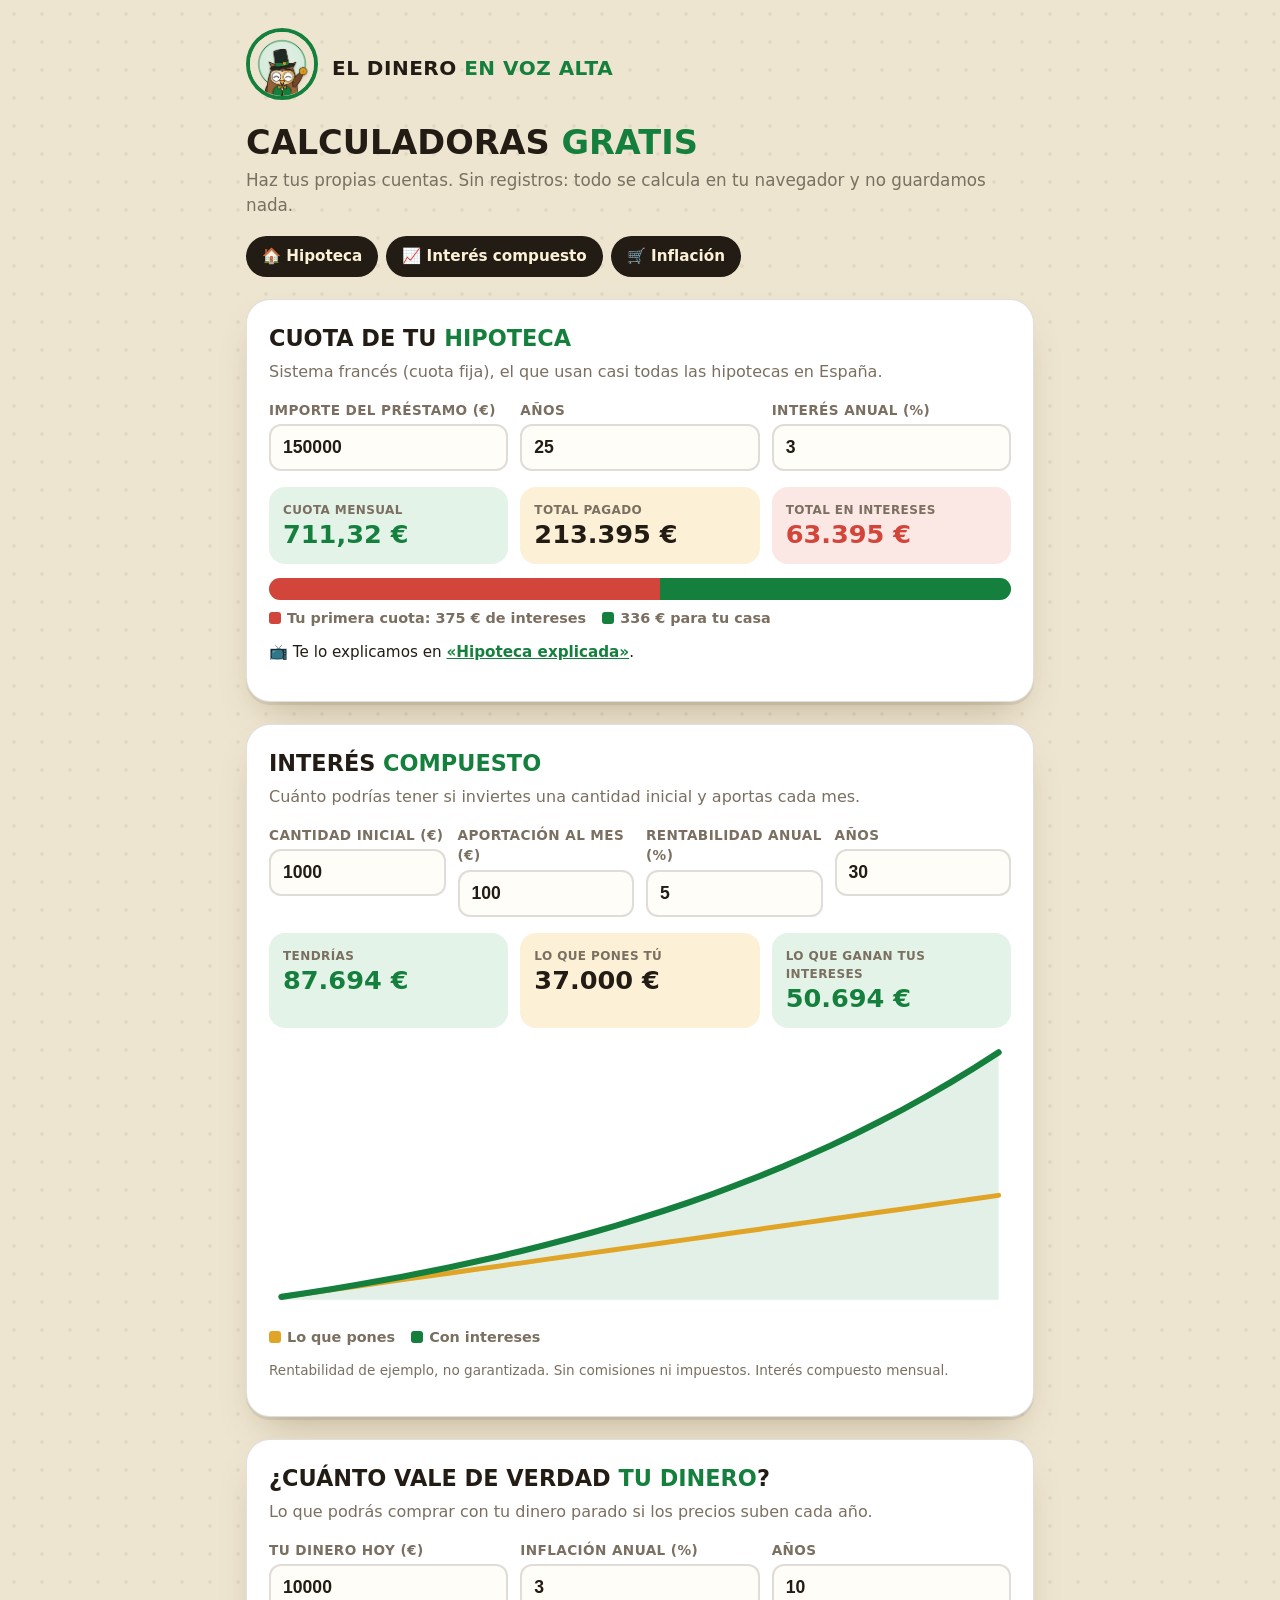
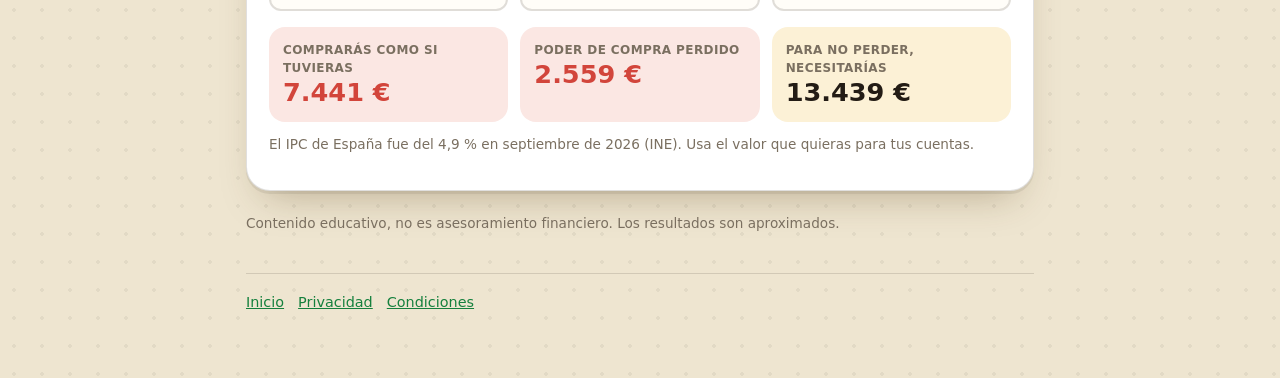
==== calculadoras.html @ a8ebd732 "Calculadoras gratis: hipoteca, interés compuesto e inflación Co-Authored-By: Claude Opus 5.5 <norepl" ====
<!doctype html>
<html lang="es">
<head>
<meta charset="utf-8">
<meta name="viewport" content="width=device-width,initial-scale=1">
<link rel="icon" href="buho.png">
<title>Calculadoras gratis · El Dinero en Voz Alta</title>
<meta name="description" content="Calculadoras gratis de finanzas personales: cuota de hipoteca, interés compuesto e inflación. Sin registros, todo se calcula en tu navegador.">
<style>
:root{--bg:#EEE5D0;--card:#fff;--ink:#231C15;--muted:#7A6F60;--green:#15803D;--greenSoft:#E4F3E8;--red:#D2453B;--redSoft:#FBE7E3;--gold:#E0A526;--goldDark:#B07F12;--goldSoft:#FCF1D6;--line:rgba(35,28,21,.14)}
*{box-sizing:border-box}
body{margin:0;background:var(--bg);background-image:radial-gradient(rgba(35,28,21,.06) 2px,transparent 2px);background-size:28px 28px;color:var(--ink);font-family:system-ui,-apple-system,"Segoe UI",Roboto,sans-serif;line-height:1.5}
.wrap{max-width:820px;margin:0 auto;padding:28px 16px 64px}
header{display:flex;align-items:center;gap:14px;margin-bottom:8px}
header img{width:72px;height:72px;border-radius:50%;border:4px solid var(--green);background:#fff}
header .name{font-weight:900;font-size:1.25rem;text-transform:uppercase;letter-spacing:.5px}
header .name span{color:var(--green)}
h1{font-size:2.1rem;line-height:1.1;margin:18px 0 6px;text-transform:uppercase}
h1 span{color:var(--green)}
.lead{color:var(--muted);font-size:1.05rem;margin:0 0 18px}
nav.tabs{display:flex;flex-wrap:wrap;gap:8px;margin:18px 0}
nav.tabs a{padding:9px 16px;border-radius:999px;background:var(--ink);color:var(--goldSoft);text-decoration:none;font-weight:800;font-size:.95rem}
section.calc{background:var(--card);border:1px solid var(--line);border-radius:24px;padding:22px;margin:22px 0;box-shadow:0 3px 0 rgba(35,28,21,.08),0 20px 40px -18px rgba(80,55,15,.35)}
section.calc h2{margin:0 0 4px;font-size:1.4rem;text-transform:uppercase}
section.calc h2 span{color:var(--green)}
.sub{color:var(--muted);margin:0 0 16px}
.grid{display:grid;grid-template-columns:repeat(auto-fit,minmax(170px,1fr));gap:12px}
label{display:block;font-weight:800;font-size:.85rem;text-transform:uppercase;letter-spacing:.4px;color:var(--muted)}
input{width:100%;margin-top:4px;padding:11px 12px;border-radius:12px;border:2px solid var(--line);font-size:1.1rem;font-weight:700;color:var(--ink);background:#FFFDF8}
input:focus{outline:none;border-color:var(--green)}
.results{display:grid;grid-template-columns:repeat(auto-fit,minmax(170px,1fr));gap:12px;margin-top:16px}
.res{border-radius:16px;padding:14px;background:var(--goldSoft)}
.res.green{background:var(--greenSoft)}.res.red{background:var(--redSoft)}
.res small{display:block;font-weight:800;text-transform:uppercase;font-size:.75rem;color:var(--muted);letter-spacing:.4px}
.res b{display:block;font-size:1.6rem;line-height:1.2}
.res.green b{color:var(--green)}.res.red b{color:var(--red)}
.bar{display:flex;height:22px;border-radius:999px;overflow:hidden;margin-top:14px;background:#EFE7D6}
.bar div{height:100%}
.legend{display:flex;gap:16px;flex-wrap:wrap;font-size:.9rem;margin-top:8px;color:var(--muted);font-weight:700}
.legend i{display:inline-block;width:12px;height:12px;border-radius:3px;margin-right:6px;vertical-align:-1px}
svg.chart{width:100%;height:auto;margin-top:12px}
.note{font-size:.85rem;color:var(--muted);margin-top:12px}
.video{margin-top:12px;font-size:.95rem}
.video a{color:var(--green);font-weight:800}
footer{margin-top:40px;padding-top:18px;border-top:1px solid var(--line);color:var(--muted);font-size:.9rem}
footer a{color:var(--green);margin-right:14px}
</style>
</head>
<body>
<div class="wrap">
<header><a href="index.html"><img src="buho.png" alt="El búho de El Dinero en Voz Alta"></a><div class="name">El Dinero <span>en Voz Alta</span></div></header>
<h1>Calculadoras <span>gratis</span></h1>
<p class="lead">Haz tus propias cuentas. Sin registros: todo se calcula en tu navegador y no guardamos nada.</p>
<nav class="tabs"><a href="#hipoteca">🏠 Hipoteca</a><a href="#compuesto">📈 Interés compuesto</a><a href="#inflacion">🛒 Inflación</a></nav>

<section class="calc" id="hipoteca">
  <h2>Cuota de tu <span>hipoteca</span></h2>
  <p class="sub">Sistema francés (cuota fija), el que usan casi todas las hipotecas en España.</p>
  <div class="grid">
    <label>Importe del préstamo (€)<input id="h-imp" type="number" value="150000" min="0" step="1000"></label>
    <label>Años<input id="h-anos" type="number" value="25" min="1" max="40"></label>
    <label>Interés anual (%)<input id="h-tin" type="number" value="3" min="0" step="0.05"></label>
  </div>
  <div class="results">
    <div class="res green"><small>Cuota mensual</small><b id="h-cuota">—</b></div>
    <div class="res"><small>Total pagado</small><b id="h-total">—</b></div>
    <div class="res red"><small>Total en intereses</small><b id="h-int">—</b></div>
  </div>
  <div class="bar"><div id="h-bar-i" style="background:var(--red)"></div><div id="h-bar-c" style="background:var(--green)"></div></div>
  <div class="legend"><span><i style="background:var(--red)"></i>Tu primera cuota: <b id="h-p-i">—</b> de intereses</span><span><i style="background:var(--green)"></i><b id="h-p-c">—</b> para tu casa</span></div>
  <p class="video">📺 Te lo explicamos en <a href="https://www.instagram.com/eldineroenvozalta">«Hipoteca explicada»</a>.</p>
</section>

<section class="calc" id="compuesto">
  <h2>Interés <span>compuesto</span></h2>
  <p class="sub">Cuánto podrías tener si inviertes una cantidad inicial y aportas cada mes.</p>
  <div class="grid">
    <label>Cantidad inicial (€)<input id="c-ini" type="number" value="1000" min="0" step="100"></label>
    <label>Aportación al mes (€)<input id="c-mes" type="number" value="100" min="0" step="10"></label>
    <label>Rentabilidad anual (%)<input id="c-r" type="number" value="5" step="0.5"></label>
    <label>Años<input id="c-anos" type="number" value="30" min="1" max="60"></label>
  </div>
  <div class="results">
    <div class="res green"><small>Tendrías</small><b id="c-final">—</b></div>
    <div class="res"><small>Lo que pones tú</small><b id="c-puesto">—</b></div>
    <div class="res green"><small>Lo que ganan tus intereses</small><b id="c-gan">—</b></div>
  </div>
  <svg class="chart" id="c-chart" viewBox="0 0 600 220" role="img" aria-label="Evolución de tu dinero"></svg>
  <div class="legend"><span><i style="background:var(--gold)"></i>Lo que pones</span><span><i style="background:var(--green)"></i>Con intereses</span></div>
  <p class="note">Rentabilidad de ejemplo, no garantizada. Sin comisiones ni impuestos. Interés compuesto mensual.</p>
</section>

<section class="calc" id="inflacion">
  <h2>¿Cuánto vale de verdad <span>tu dinero</span>?</h2>
  <p class="sub">Lo que podrás comprar con tu dinero parado si los precios suben cada año.</p>
  <div class="grid">
    <label>Tu dinero hoy (€)<input id="i-imp" type="number" value="10000" min="0" step="100"></label>
    <label>Inflación anual (%)<input id="i-inf" type="number" value="3" step="0.1"></label>
    <label>Años<input id="i-anos" type="number" value="10" min="1" max="60"></label>
  </div>
  <div class="results">
    <div class="res red"><small>Comprarás como si tuvieras</small><b id="i-real">—</b></div>
    <div class="res red"><small>Poder de compra perdido</small><b id="i-perd">—</b></div>
    <div class="res"><small>Para no perder, necesitarías</small><b id="i-nec">—</b></div>
  </div>
  <p class="note">El IPC de España fue del 4,9 % en septiembre de 2026 (INE). Usa el valor que quieras para tus cuentas.</p>
</section>

<p class="note">Contenido educativo, no es asesoramiento financiero. Los resultados son aproximados.</p>
<footer><a href="index.html">Inicio</a><a href="privacidad.html">Privacidad</a><a href="condiciones.html">Condiciones</a></footer>
</div>
<script>
const $ = (id) => document.getElementById(id);
// Separador de miles siempre (el formato español no lo pone en números de 4 cifras: 7441 → 7.441)
const miles = (n) => String(Math.round(n)).replace(/\B(?=(\d{3})+(?!\d))/g, ".");
const eur = (v) => miles(isFinite(v) ? v : 0) + " €";
const num = (id) => parseFloat(String($(id).value).replace(",", ".")) || 0;

function hipoteca() {
  const P = num("h-imp"), n = Math.round(num("h-anos") * 12), i = num("h-tin") / 100 / 12;
  if (!P || !n) return;
  const c = i ? (P * i) / (1 - Math.pow(1 + i, -n)) : P / n;
  const intereses = c * n - P;
  $("h-cuota").textContent = miles(Math.floor(c)) + "," + String(Math.round((c % 1) * 100)).padStart(2, "0") + " €";
  $("h-total").textContent = eur(c * n);
  $("h-int").textContent = eur(intereses);
  const pi = P * i, pc = c - pi;
  $("h-p-i").textContent = eur(pi);
  $("h-p-c").textContent = eur(pc);
  $("h-bar-i").style.width = (100 * pi) / c + "%";
  $("h-bar-c").style.width = (100 * pc) / c + "%";
}

function compuesto() {
  const ini = num("c-ini"), mes = num("c-mes"), r = num("c-r") / 100 / 12, anos = Math.max(1, Math.round(num("c-anos")));
  let v = ini, puesto = ini;
  const pts = [[0, ini, ini]];
  for (let m = 1; m <= anos * 12; m++) {
    v = v * (1 + r) + mes;
    puesto += mes;
    if (m % 12 === 0) pts.push([m / 12, puesto, v]);
  }
  $("c-final").textContent = eur(v);
  $("c-puesto").textContent = eur(puesto);
  $("c-gan").textContent = eur(v - puesto);
  const W = 600, H = 220, pad = 10, max = Math.max(...pts.map((p) => Math.max(p[1], p[2]))) || 1;
  const X = (a) => pad + (a / anos) * (W - 2 * pad), Y = (val) => H - pad - (val / max) * (H - 2 * pad);
  const line = (k) => pts.map((p, j) => (j ? "L" : "M") + X(p[0]).toFixed(1) + " " + Y(p[k]).toFixed(1)).join(" ");
  $("c-chart").innerHTML =
    `<path d="${line(2)} L${X(anos)} ${H - pad} L${X(0)} ${H - pad} Z" fill="rgba(21,128,61,.12)"/>` +
    `<path d="${line(1)}" fill="none" stroke="#E0A526" stroke-width="4" stroke-linecap="round"/>` +
    `<path d="${line(2)}" fill="none" stroke="#15803D" stroke-width="5" stroke-linecap="round"/>`;
}

function inflacion() {
  const imp = num("i-imp"), inf = num("i-inf") / 100, anos = num("i-anos");
  const real = imp / Math.pow(1 + inf, anos);
  $("i-real").textContent = eur(real);
  $("i-perd").textContent = eur(imp - real);
  $("i-nec").textContent = eur(imp * Math.pow(1 + inf, anos));
}

// Permite enlazar con valores: calculadoras.html?imp=200000&anos=30&tin=3.5#hipoteca
const q = new URLSearchParams(location.search);
for (const [k, v] of q) { const el = $("h-" + k) || $("c-" + k) || $("i-" + k); if (el) el.value = v; }
document.querySelectorAll("input").forEach((el) => el.addEventListener("input", () => { hipoteca(); compuesto(); inflacion(); }));
hipoteca(); compuesto(); inflacion();
</script>
</body>
</html>
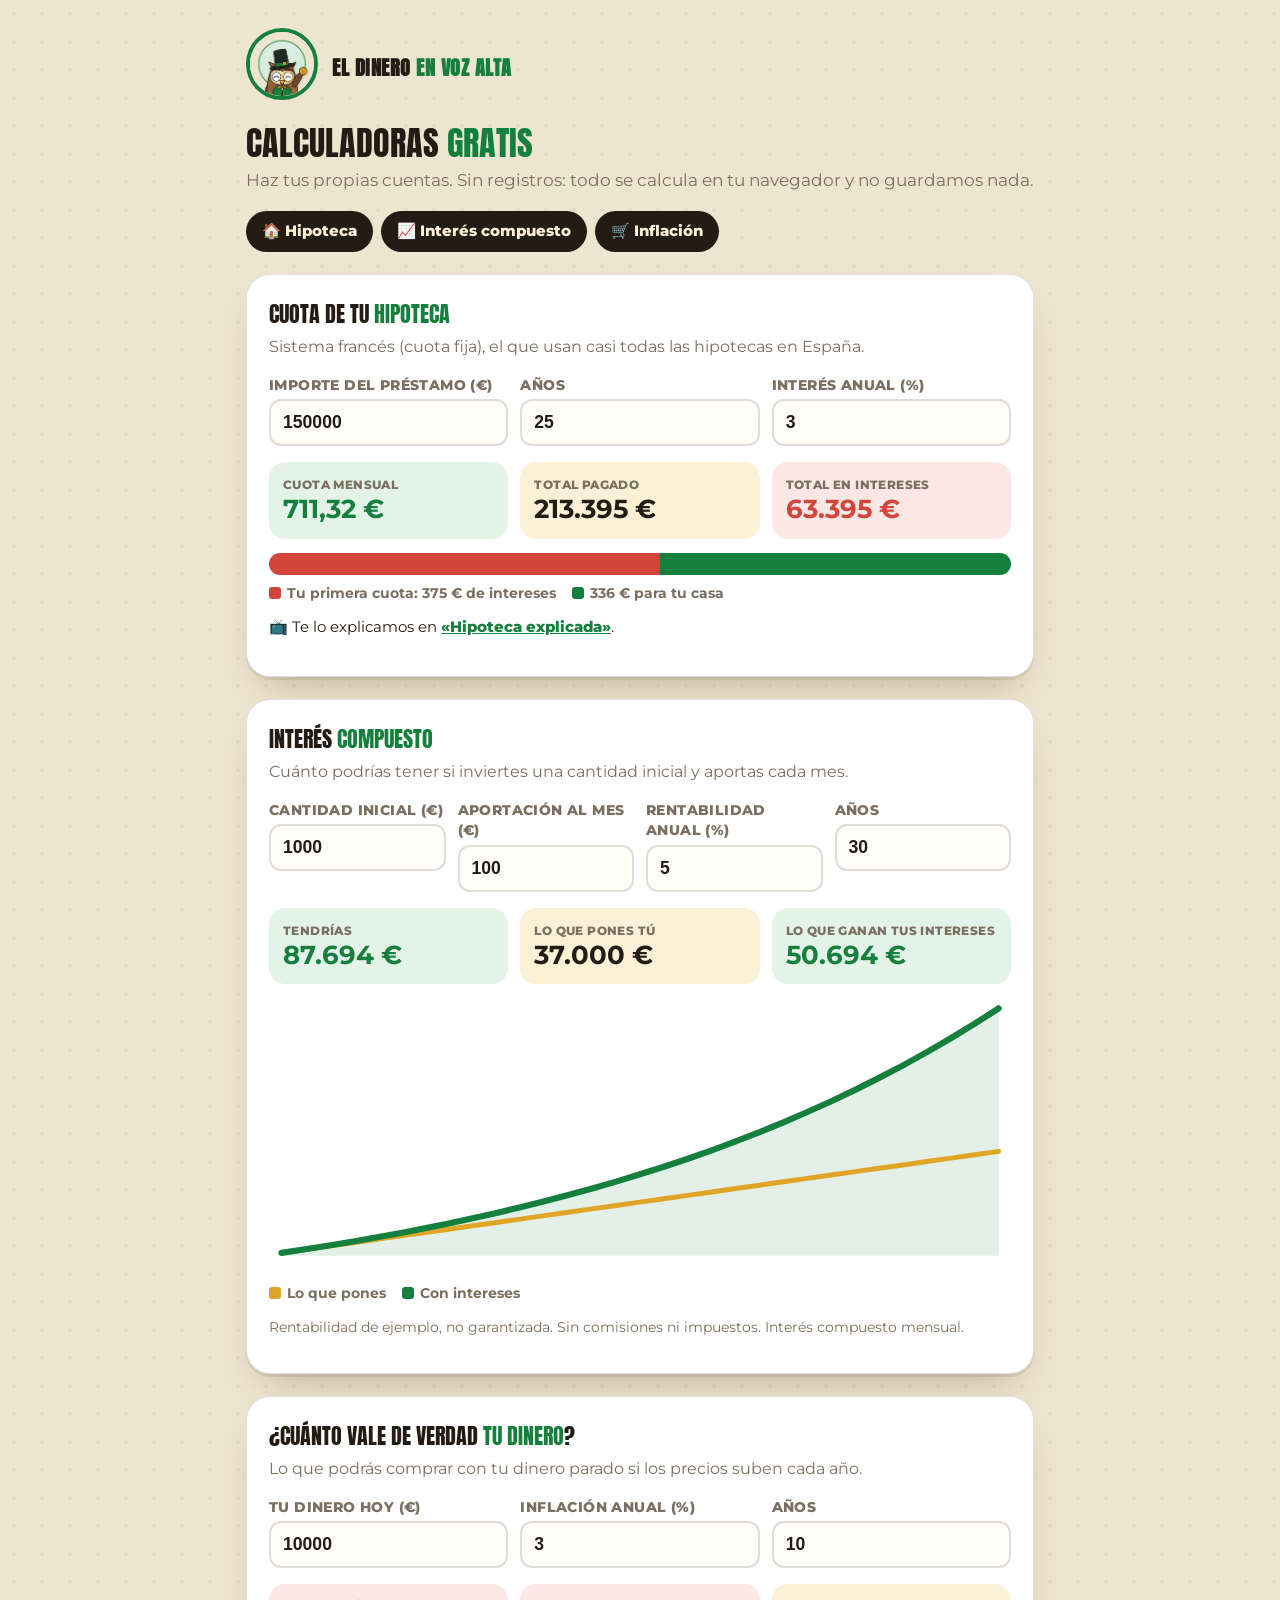
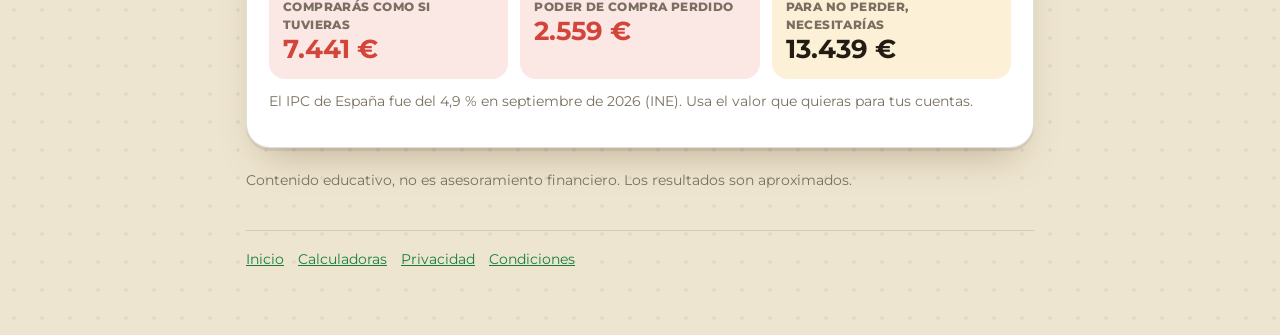
==== commit 4b598ab1: "Web con la estética del canal (crema, verde, búho) Co-Authored-By: Claude Opus 5.5 <noreply@anthropi" ====
--- a/calculadoras.html
+++ b/calculadoras.html
@@ -6,10 +6,12 @@
 <link rel="icon" href="buho.png">
 <title>Calculadoras gratis · El Dinero en Voz Alta</title>
 <meta name="description" content="Calculadoras gratis de finanzas personales: cuota de hipoteca, interés compuesto e inflación. Sin registros, todo se calcula en tu navegador.">
+<link rel="stylesheet" href="https://fonts.googleapis.com/css2?family=Anton&family=Montserrat:wght@500;700;800;900&display=swap">
 <style>
 :root{--bg:#EEE5D0;--card:#fff;--ink:#231C15;--muted:#7A6F60;--green:#15803D;--greenSoft:#E4F3E8;--red:#D2453B;--redSoft:#FBE7E3;--gold:#E0A526;--goldDark:#B07F12;--goldSoft:#FCF1D6;--line:rgba(35,28,21,.14)}
 *{box-sizing:border-box}
-body{margin:0;background:var(--bg);background-image:radial-gradient(rgba(35,28,21,.06) 2px,transparent 2px);background-size:28px 28px;color:var(--ink);font-family:system-ui,-apple-system,"Segoe UI",Roboto,sans-serif;line-height:1.5}
+body{margin:0;background:var(--bg);background-image:radial-gradient(rgba(35,28,21,.06) 2px,transparent 2px);background-size:28px 28px;color:var(--ink);font-family:Montserrat,system-ui,-apple-system,"Segoe UI",Roboto,sans-serif;line-height:1.5}
+h1,section.calc h2,header .name{font-family:Anton,Impact,sans-serif;font-weight:400}
 .wrap{max-width:820px;margin:0 auto;padding:28px 16px 64px}
 header{display:flex;align-items:center;gap:14px;margin-bottom:8px}
 header img{width:72px;height:72px;border-radius:50%;border:4px solid var(--green);background:#fff}
@@ -107,7 +109,7 @@
 </section>
 
 <p class="note">Contenido educativo, no es asesoramiento financiero. Los resultados son aproximados.</p>
-<footer><a href="index.html">Inicio</a><a href="privacidad.html">Privacidad</a><a href="condiciones.html">Condiciones</a></footer>
+<footer><a href="index.html">Inicio</a><a href="calculadoras.html">Calculadoras</a><a href="privacidad.html">Privacidad</a><a href="condiciones.html">Condiciones</a></footer>
 </div>
 <script>
 const $ = (id) => document.getElementById(id);
